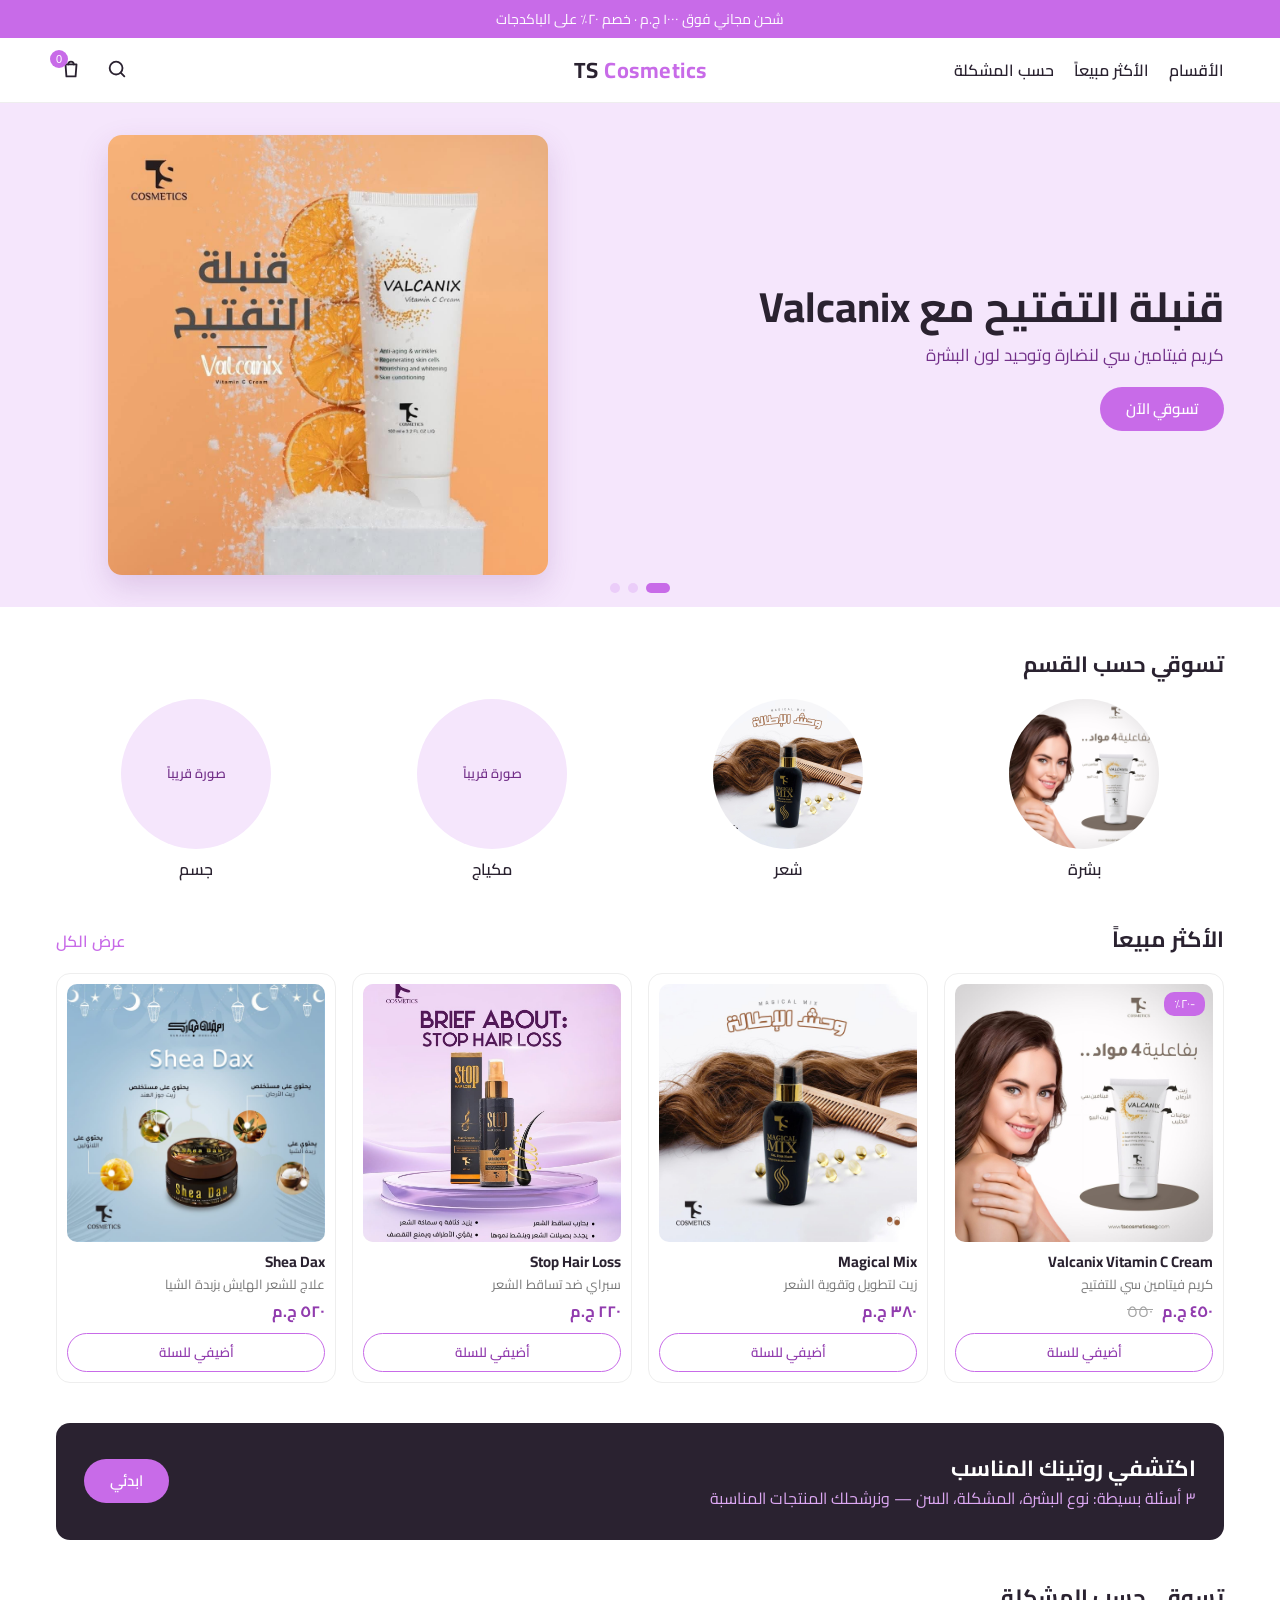
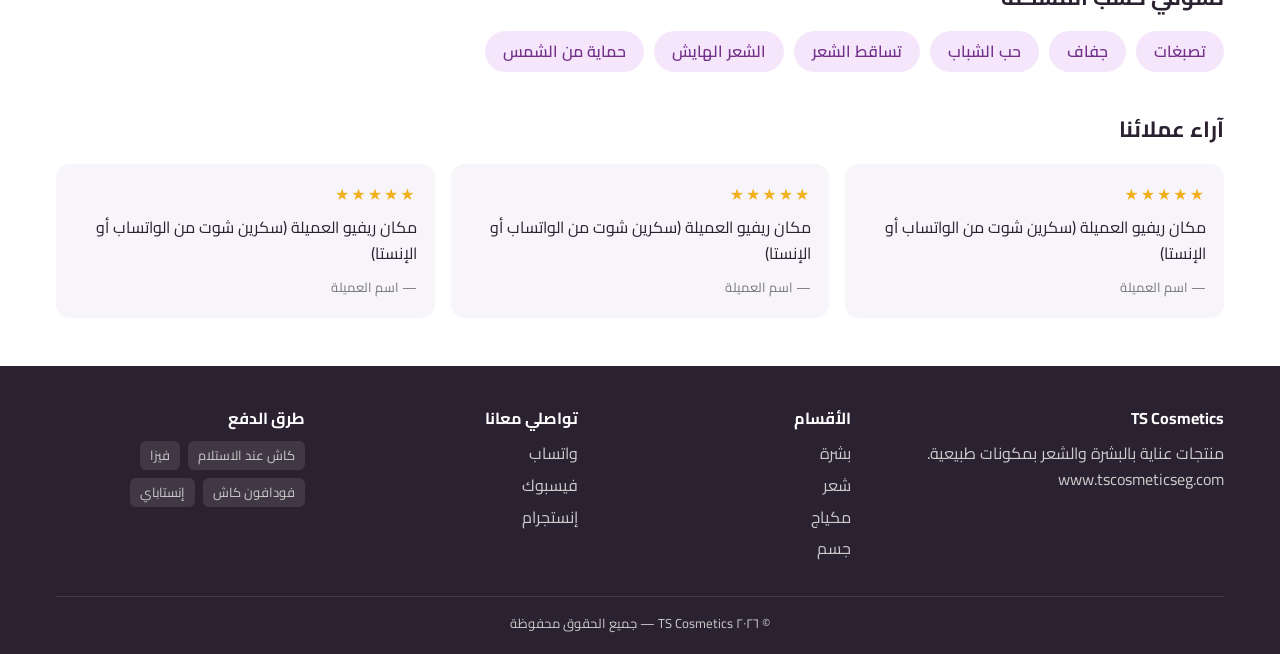
==== index.html @ d736a12e "Build TS Cosmetics homepage demo with product images Move the client's product creatives into images" ====
<!doctype html>
<html lang="ar" dir="rtl">
<head>
<meta charset="utf-8">
<meta name="viewport" content="width=device-width, initial-scale=1">
<title>TS Cosmetics</title>
<link rel="preconnect" href="https://fonts.googleapis.com">
<link href="https://fonts.googleapis.com/css2?family=Cairo:wght@400;600;700&display=swap" rel="stylesheet">
<style>
:root {
  --primary: #C86BE8;
  --primary-dark: #913CAE;
  --primary-deep: #73318A;
  --soft: #F5E6FC;
  --soft-2: #EBCDF9;
  --ink: #2A2230;
  --muted: #A3A3A3;
  --line: #eee;
  --bg: #fff;
  --radius: 14px;
}
* { box-sizing: border-box; margin: 0; padding: 0; }
body { font-family: "Cairo", system-ui, sans-serif; color: var(--ink); background: var(--bg); line-height: 1.6; }
img { display: block; max-width: 100%; }
a { color: inherit; text-decoration: none; }
.container { max-width: 1200px; margin: 0 auto; padding: 0 16px; }
.section { padding: 40px 0 0; }
.section-head { display: flex; justify-content: space-between; align-items: baseline; margin-bottom: 16px; }
.section-head h2 { font-size: 22px; font-weight: 700; }
.section-head a { color: var(--primary); font-weight: 600; }
.btn { display: inline-block; background: var(--primary); color: #fff; padding: 10px 26px; border-radius: 999px; font-weight: 600; border: 0; cursor: pointer; font-family: inherit; font-size: 15px; transition: background .15s; }
.btn:hover { background: var(--primary-dark); }

/* 1 — شريط العروض */
.promo-bar { background: var(--primary); color: #fff; text-align: center; padding: 8px 16px; font-size: 14px; }

/* 2 — الهيدر */
.header { position: sticky; top: 0; z-index: 10; background: #fff; border-bottom: 1px solid var(--line); }
.header .container { display: grid; grid-template-columns: 1fr auto 1fr; align-items: center; height: 64px; }
.nav { display: flex; gap: 20px; font-weight: 600; }
.nav a:hover { color: var(--primary); }
.logo { font-size: 22px; font-weight: 700; letter-spacing: .5px; }
.logo span { color: var(--primary); }
.header-icons { display: flex; gap: 16px; justify-content: flex-end; align-items: center; }
.icon-btn { background: none; border: 0; cursor: pointer; position: relative; color: var(--ink); padding: 4px; }
.icon-btn svg { width: 22px; height: 22px; }
.cart-count { position: absolute; top: -4px; left: -6px; background: var(--primary); color: #fff; font-size: 11px; min-width: 18px; height: 18px; border-radius: 9px; display: grid; place-items: center; }
.menu-btn { display: none; }

/* 3 — بانر سلايدر */
.hero { position: relative; overflow: hidden; background: var(--soft); }
.slides { display: flex; transition: transform .5s ease; }
.slide { min-width: 100%; display: grid; grid-template-columns: 1.1fr 1fr; align-items: center; gap: 24px; padding: 32px max(16px, calc((100% - 1200px) / 2 + 16px)); }
.slide-text h1 { font-size: clamp(26px, 4vw, 42px); line-height: 1.3; margin-bottom: 8px; }
.slide-text p { color: var(--primary-deep); font-size: 17px; margin-bottom: 18px; }
.slide img { width: 100%; max-width: 440px; justify-self: center; aspect-ratio: 1; object-fit: cover; border-radius: var(--radius); box-shadow: 0 12px 30px rgba(115, 49, 138, .18); }
.dots { position: absolute; bottom: 14px; left: 50%; transform: translateX(-50%); display: flex; gap: 8px; }
.dots button { width: 10px; height: 10px; border-radius: 50%; border: 0; background: var(--soft-2); cursor: pointer; }
.dots button.active { background: var(--primary); width: 24px; border-radius: 5px; }

/* 4 — الأقسام */
.cats { display: grid; grid-template-columns: repeat(4, minmax(0, 1fr)); gap: 16px; }
.cat { text-align: center; font-weight: 600; }
.cat-img { aspect-ratio: 1; max-width: 150px; margin-inline: auto; border-radius: 50%; overflow: hidden; background: var(--soft); margin-bottom: 8px; margin-top: 0; display: grid; place-items: center; color: var(--primary-deep); font-size: 13px; transition: transform .2s; }
.cat:hover .cat-img { transform: scale(1.04); }
.cat-img img { width: 100%; height: 100%; object-fit: cover; }

/* 5 — المنتجات */
.products { display: grid; grid-template-columns: repeat(4, minmax(0, 1fr)); gap: 16px; }
.card { border: 1px solid var(--line); border-radius: var(--radius); padding: 10px; display: flex; flex-direction: column; transition: box-shadow .2s; }
.card:hover { box-shadow: 0 8px 24px rgba(0, 0, 0, .07); }
.card-img { position: relative; aspect-ratio: 1; border-radius: 10px; overflow: hidden; background: #F3F3F3; }
.card-img img { width: 100%; height: 100%; object-fit: cover; }
.badge { position: absolute; top: 8px; right: 8px; background: var(--primary); color: #fff; font-size: 12px; padding: 2px 10px; border-radius: 10px; }
.card h3 { font-size: 15px; margin-top: 8px; }
.card .sub { font-size: 13px; color: #777; }
.price { color: var(--primary-dark); font-weight: 700; margin: 4px 0 8px; }
.price s { color: var(--muted); font-weight: 400; margin-right: 6px; }
.add-btn { margin-top: auto; border: 1px solid var(--primary); color: var(--primary-dark); background: #fff; border-radius: 999px; padding: 6px; font-family: inherit; font-weight: 600; cursor: pointer; transition: all .15s; }
.add-btn:hover, .add-btn.added { background: var(--primary); color: #fff; }

/* 6 — كويز الروتين */
.quiz { background: var(--ink); color: #fff; border-radius: var(--radius); padding: 28px; display: flex; justify-content: space-between; align-items: center; gap: 16px; }
.quiz h2 { font-size: 22px; }
.quiz p { color: #DDA8F3; }

/* 7 — حسب المشكلة */
.chips { display: flex; gap: 10px; flex-wrap: wrap; }
.chip { background: var(--soft); color: var(--primary-deep); padding: 8px 18px; border-radius: 999px; font-weight: 600; transition: background .15s; }
.chip:hover { background: var(--soft-2); }

/* 8 — آراء العملاء */
.reviews { display: grid; grid-template-columns: repeat(3, minmax(0, 1fr)); gap: 16px; }
.review { background: #F8F5FA; border-radius: var(--radius); padding: 18px; }
.stars { color: #F2B01E; letter-spacing: 2px; }
.review p { margin: 8px 0; }
.review span { color: #777; font-size: 13px; }

/* 9 — الفوتر */
.footer { background: var(--ink); color: #ccc; margin-top: 48px; padding: 40px 0 20px; }
.footer-grid { display: grid; grid-template-columns: 1.4fr 1fr 1fr 1fr; gap: 24px; }
.footer h4 { color: #fff; margin-bottom: 10px; }
.footer li { list-style: none; margin-bottom: 6px; }
.footer a:hover { color: var(--primary); }
.pay { display: flex; gap: 8px; flex-wrap: wrap; }
.pay span { background: rgba(255, 255, 255, .1); padding: 4px 10px; border-radius: 6px; font-size: 13px; }
.copy { border-top: 1px solid rgba(255, 255, 255, .1); margin-top: 28px; padding-top: 16px; text-align: center; font-size: 13px; }

@media (max-width: 860px) {
  .nav { display: none; }
  .menu-btn { display: inline-block; }
  .slide { grid-template-columns: 1fr; text-align: center; padding-bottom: 44px; }
  .slide img { max-width: 320px; grid-row: 1; }
  .products { grid-template-columns: repeat(2, minmax(0, 1fr)); }
  .reviews { grid-template-columns: 1fr; }
  .footer-grid { grid-template-columns: 1fr 1fr; }
  .quiz { flex-direction: column; text-align: center; }
}
@media (max-width: 480px) {
  .cats { gap: 10px; }
  .cat { font-size: 13px; }
  .products { gap: 10px; }
}
</style>
</head>
<body>

<!-- ١ — شريط عروض -->
<div class="promo-bar">شحن مجاني فوق ١٠٠٠ ج.م · خصم ٢٠٪ على الباكدجات</div>

<!-- ٢ — هيدر -->
<header class="header">
  <div class="container">
    <nav class="nav">
      <a href="#categories">الأقسام</a>
      <a href="#best-sellers">الأكثر مبيعاً</a>
      <a href="#concerns">حسب المشكلة</a>
    </nav>
    <button class="icon-btn menu-btn" aria-label="القائمة">
      <svg viewBox="0 0 24 24" fill="none" stroke="currentColor" stroke-width="2" stroke-linecap="round"><path d="M4 6h16M4 12h16M4 18h16"/></svg>
    </button>
    <a href="#" class="logo">TS <span>Cosmetics</span></a>
    <div class="header-icons">
      <button class="icon-btn" aria-label="بحث">
        <svg viewBox="0 0 24 24" fill="none" stroke="currentColor" stroke-width="2" stroke-linecap="round"><circle cx="11" cy="11" r="7"/><path d="m20 20-4-4"/></svg>
      </button>
      <button class="icon-btn" aria-label="السلة">
        <svg viewBox="0 0 24 24" fill="none" stroke="currentColor" stroke-width="2" stroke-linecap="round" stroke-linejoin="round"><path d="M6 7h12l-1 13H7L6 7Z"/><path d="M9 7a3 3 0 0 1 6 0"/></svg>
        <span class="cart-count" id="cart-count">0</span>
      </button>
    </div>
  </div>
</header>

<!-- ٣ — بانر سلايدر -->
<section class="hero">
  <div class="slides" id="slides">
    <div class="slide">
      <div class="slide-text">
        <h1>قنبلة التفتيح مع Valcanix</h1>
        <p>كريم فيتامين سي لنضارة وتوحيد لون البشرة</p>
        <a href="#best-sellers" class="btn">تسوقي الآن</a>
      </div>
      <img src="images/valcanix-orange.jpeg" alt="كريم Valcanix بفيتامين سي">
    </div>
    <div class="slide">
      <div class="slide-text">
        <h1>استعيدي ثقتك بشعرك</h1>
        <p>زيت Magical Mix لتطويل وتقوية الشعر</p>
        <a href="#best-sellers" class="btn">تسوقي الآن</a>
      </div>
      <img src="images/magical-mix-pink.jpeg" alt="زيت Magical Mix للشعر">
    </div>
    <div class="slide">
      <div class="slide-text">
        <h1>ادي بشرتك العناية اللي تستحقها</h1>
        <p>Coconut Milk Collagen لنعومة ومرونة البشرة</p>
        <a href="#best-sellers" class="btn">تسوقي الآن</a>
      </div>
      <img src="images/coconut-milk-collagen.jpeg" alt="كريم Coconut Milk Collagen">
    </div>
  </div>
  <div class="dots" id="dots"></div>
</section>

<main class="container">

  <!-- ٤ — تسوقي حسب القسم -->
  <section class="section" id="categories">
    <div class="section-head"><h2>تسوقي حسب القسم</h2></div>
    <div class="cats">
      <a href="#" class="cat"><div class="cat-img"><img src="images/valcanix-model.jpeg" alt=""></div>بشرة</a>
      <a href="#" class="cat"><div class="cat-img"><img src="images/magical-mix-comb.jpeg" alt=""></div>شعر</a>
      <a href="#" class="cat"><div class="cat-img">صورة قريباً</div>مكياج</a>
      <a href="#" class="cat"><div class="cat-img">صورة قريباً</div>جسم</a>
    </div>
  </section>

  <!-- ٥ — الأكثر مبيعاً -->
  <section class="section" id="best-sellers">
    <div class="section-head"><h2>الأكثر مبيعاً</h2><a href="#">عرض الكل</a></div>
    <div class="products">
      <div class="card">
        <div class="card-img"><img src="images/valcanix-model.jpeg" alt="Valcanix Vitamin C Cream"><span class="badge">-٢٠٪</span></div>
        <h3>Valcanix Vitamin C Cream</h3>
        <div class="sub">كريم فيتامين سي للتفتيح</div>
        <div class="price">٤٥٠ ج.م <s>٥٥٠</s></div>
        <button class="add-btn">أضيفي للسلة</button>
      </div>
      <div class="card">
        <div class="card-img"><img src="images/magical-mix-comb.jpeg" alt="Magical Mix Hair Oil"></div>
        <h3>Magical Mix</h3>
        <div class="sub">زيت لتطويل وتقوية الشعر</div>
        <div class="price">٣٨٠ ج.م</div>
        <button class="add-btn">أضيفي للسلة</button>
      </div>
      <div class="card">
        <div class="card-img"><img src="images/stop-hair-loss.jpeg" alt="Stop Hair Loss" style="object-position:center 60%"></div>
        <h3>Stop Hair Loss</h3>
        <div class="sub">سبراي ضد تساقط الشعر</div>
        <div class="price">٢٢٠ ج.م</div>
        <button class="add-btn">أضيفي للسلة</button>
      </div>
      <div class="card">
        <div class="card-img"><img src="images/shea-dax.jpeg" alt="Shea Dax Hair Treatment"></div>
        <h3>Shea Dax</h3>
        <div class="sub">علاج للشعر الهايش بزبدة الشيا</div>
        <div class="price">٥٢٠ ج.م</div>
        <button class="add-btn">أضيفي للسلة</button>
      </div>
    </div>
  </section>

  <!-- ٦ — اكتشفي روتينك -->
  <section class="section">
    <div class="quiz">
      <div>
        <h2>اكتشفي روتينك المناسب</h2>
        <p>٣ أسئلة بسيطة: نوع البشرة، المشكلة، السن — ونرشحلك المنتجات المناسبة</p>
      </div>
      <a href="#" class="btn">ابدئي</a>
    </div>
  </section>

  <!-- ٧ — حسب المشكلة -->
  <section class="section" id="concerns">
    <div class="section-head"><h2>تسوقي حسب المشكلة</h2></div>
    <div class="chips">
      <a href="#" class="chip">تصبغات</a>
      <a href="#" class="chip">جفاف</a>
      <a href="#" class="chip">حب الشباب</a>
      <a href="#" class="chip">تساقط الشعر</a>
      <a href="#" class="chip">الشعر الهايش</a>
      <a href="#" class="chip">حماية من الشمس</a>
    </div>
  </section>

  <!-- ٨ — آراء العملاء -->
  <section class="section">
    <div class="section-head"><h2>آراء عملائنا</h2></div>
    <div class="reviews">
      <div class="review"><div class="stars">★★★★★</div><p>مكان ريفيو العميلة (سكرين شوت من الواتساب أو الإنستا)</p><span>— اسم العميلة</span></div>
      <div class="review"><div class="stars">★★★★★</div><p>مكان ريفيو العميلة (سكرين شوت من الواتساب أو الإنستا)</p><span>— اسم العميلة</span></div>
      <div class="review"><div class="stars">★★★★★</div><p>مكان ريفيو العميلة (سكرين شوت من الواتساب أو الإنستا)</p><span>— اسم العميلة</span></div>
    </div>
  </section>

</main>

<!-- ٩ — فوتر -->
<footer class="footer">
  <div class="container">
    <div class="footer-grid">
      <div>
        <h4>TS Cosmetics</h4>
        <p>منتجات عناية بالبشرة والشعر بمكونات طبيعية.</p>
        <p>www.tscosmeticseg.com</p>
      </div>
      <div>
        <h4>الأقسام</h4>
        <ul><li><a href="#">بشرة</a></li><li><a href="#">شعر</a></li><li><a href="#">مكياج</a></li><li><a href="#">جسم</a></li></ul>
      </div>
      <div>
        <h4>تواصلي معانا</h4>
        <ul><li><a href="#">واتساب</a></li><li><a href="#">فيسبوك</a></li><li><a href="#">إنستجرام</a></li></ul>
      </div>
      <div>
        <h4>طرق الدفع</h4>
        <div class="pay"><span>كاش عند الاستلام</span><span>فيزا</span><span>فودافون كاش</span><span>إنستاباي</span></div>
      </div>
    </div>
    <div class="copy">© ٢٠٢٦ TS Cosmetics — جميع الحقوق محفوظة</div>
  </div>
</footer>

<script>
// سلايدر البانر
const slides = document.getElementById('slides');
const dotsBox = document.getElementById('dots');
const count = slides.children.length;
let current = 0;
for (let i = 0; i < count; i++) {
  const d = document.createElement('button');
  d.setAttribute('aria-label', 'بانر ' + (i + 1));
  d.onclick = () => { go(i); restart(); };
  dotsBox.appendChild(d);
}
function go(i) {
  current = (i + count) % count;
  slides.style.transform = `translateX(${current * 100}%)`; // RTL: الموجب يحرك لليمين
  [...dotsBox.children].forEach((d, j) => d.classList.toggle('active', j === current));
}
let timer;
function restart() { clearInterval(timer); timer = setInterval(() => go(current + 1), 5000); }
go(0); restart();

// عداد السلة
const cartCount = document.getElementById('cart-count');
document.querySelectorAll('.add-btn').forEach(btn => {
  btn.addEventListener('click', () => {
    cartCount.textContent = +cartCount.textContent + 1;
    btn.textContent = 'اتضافت ✓';
    btn.classList.add('added');
    setTimeout(() => { btn.textContent = 'أضيفي للسلة'; btn.classList.remove('added'); }, 1500);
  });
});
</script>
</body>
</html>
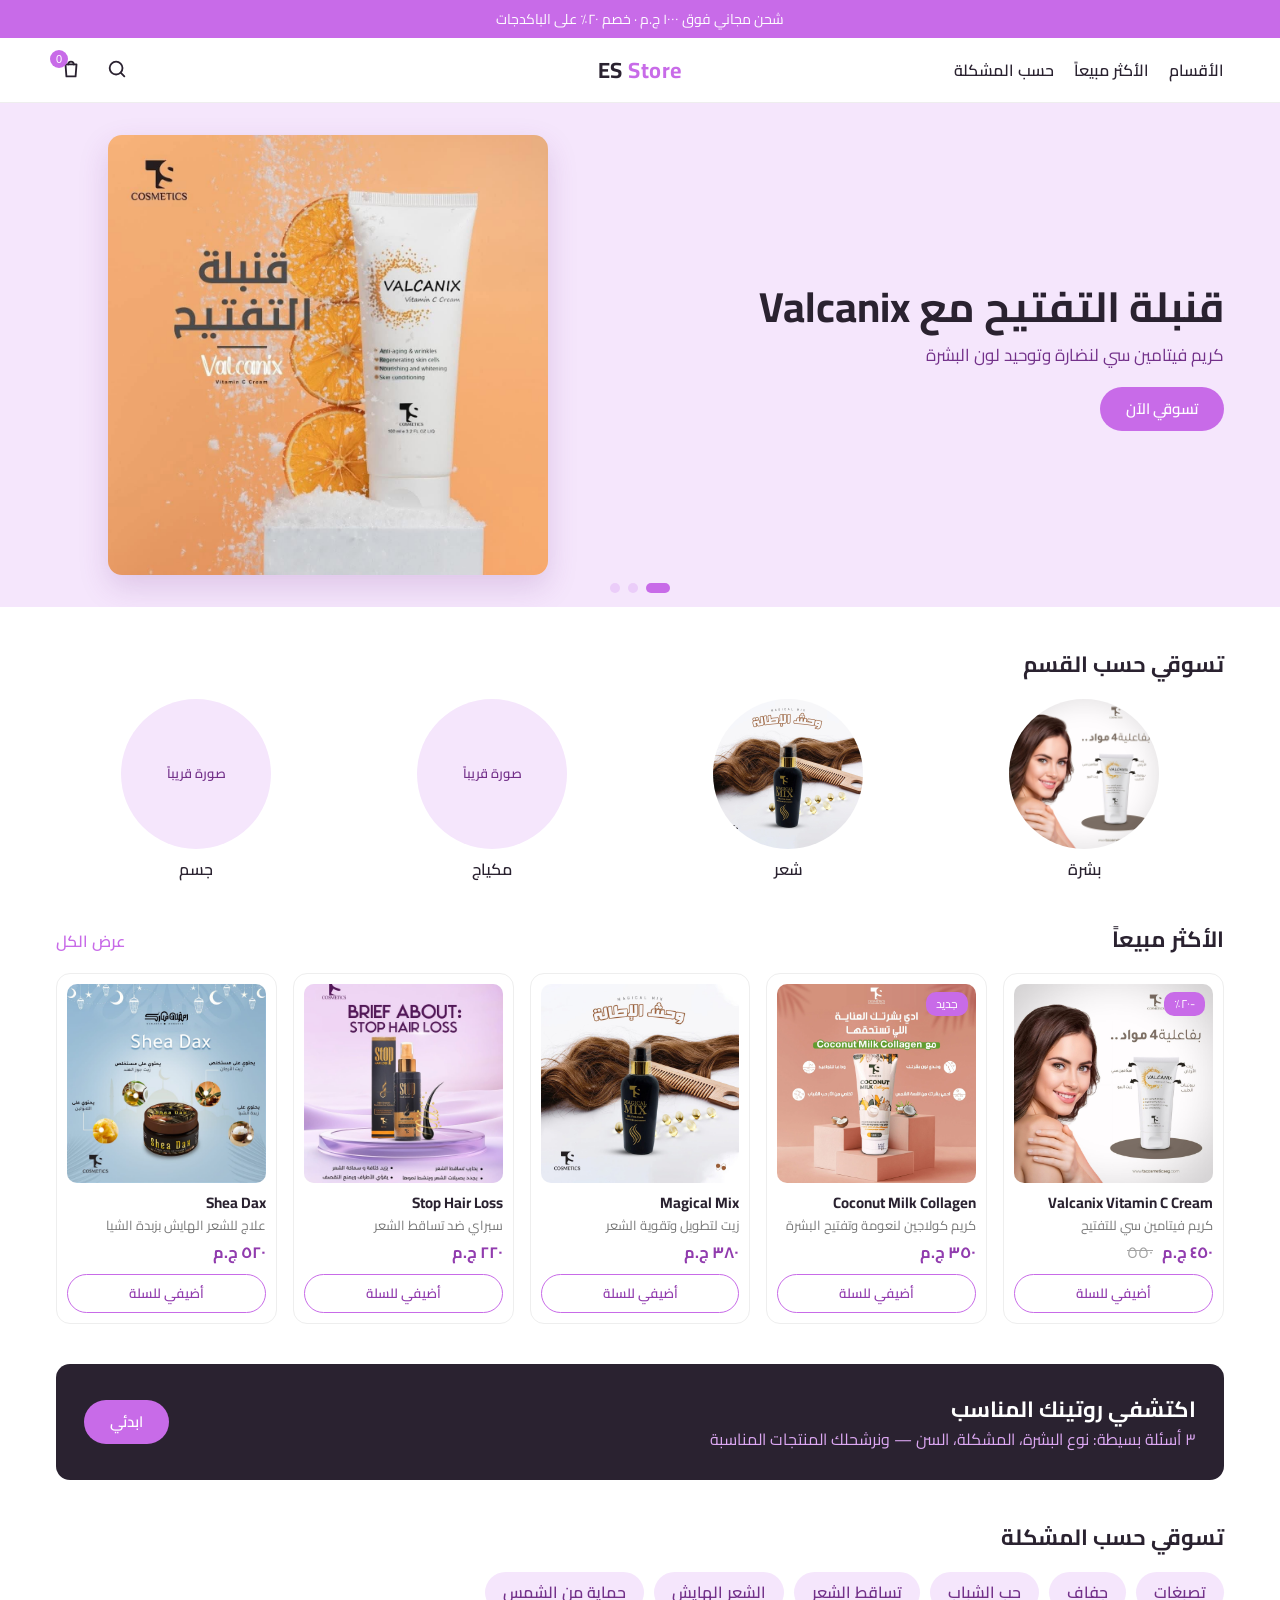
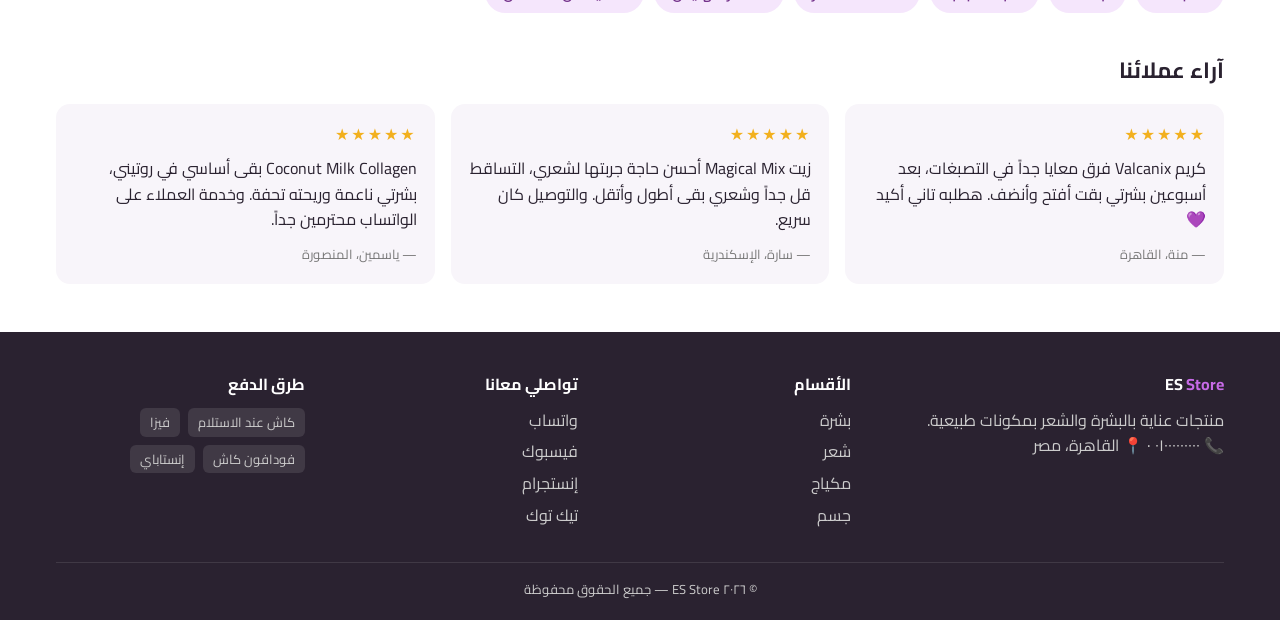
==== commit f4927313: "Rebrand demo to ES Store and fill in placeholder content Use the ES Store name, add Coconut Milk Col" ====
--- a/index.html
+++ b/index.html
@@ -3,7 +3,7 @@
 <head>
 <meta charset="utf-8">
 <meta name="viewport" content="width=device-width, initial-scale=1">
-<title>TS Cosmetics</title>
+<title>ES Store</title>
 <link rel="preconnect" href="https://fonts.googleapis.com">
 <link href="https://fonts.googleapis.com/css2?family=Cairo:wght@400;600;700&display=swap" rel="stylesheet">
 <style>
@@ -66,7 +66,7 @@
 .cat-img img { width: 100%; height: 100%; object-fit: cover; }
 
 /* 5 — المنتجات */
-.products { display: grid; grid-template-columns: repeat(4, minmax(0, 1fr)); gap: 16px; }
+.products { display: grid; grid-template-columns: repeat(5, minmax(0, 1fr)); gap: 16px; }
 .card { border: 1px solid var(--line); border-radius: var(--radius); padding: 10px; display: flex; flex-direction: column; transition: box-shadow .2s; }
 .card:hover { box-shadow: 0 8px 24px rgba(0, 0, 0, .07); }
 .card-img { position: relative; aspect-ratio: 1; border-radius: 10px; overflow: hidden; background: #F3F3F3; }
@@ -111,7 +111,9 @@
   .menu-btn { display: inline-block; }
   .slide { grid-template-columns: 1fr; text-align: center; padding-bottom: 44px; }
   .slide img { max-width: 320px; grid-row: 1; }
-  .products { grid-template-columns: repeat(2, minmax(0, 1fr)); }
+  .products { grid-template-columns: none; grid-auto-flow: column; grid-auto-columns: 44%; overflow-x: auto; scroll-snap-type: x mandatory; padding-bottom: 8px; scrollbar-width: none; }
+  .products::-webkit-scrollbar { display: none; }
+  .card { scroll-snap-align: start; }
   .reviews { grid-template-columns: 1fr; }
   .footer-grid { grid-template-columns: 1fr 1fr; }
   .quiz { flex-direction: column; text-align: center; }
@@ -119,7 +121,7 @@
 @media (max-width: 480px) {
   .cats { gap: 10px; }
   .cat { font-size: 13px; }
-  .products { gap: 10px; }
+  .products { gap: 10px; grid-auto-columns: 62%; }
 }
 </style>
 </head>
@@ -139,7 +141,7 @@
     <button class="icon-btn menu-btn" aria-label="القائمة">
       <svg viewBox="0 0 24 24" fill="none" stroke="currentColor" stroke-width="2" stroke-linecap="round"><path d="M4 6h16M4 12h16M4 18h16"/></svg>
     </button>
-    <a href="#" class="logo">TS <span>Cosmetics</span></a>
+    <a href="#" class="logo">ES <span>Store</span></a>
     <div class="header-icons">
       <button class="icon-btn" aria-label="بحث">
         <svg viewBox="0 0 24 24" fill="none" stroke="currentColor" stroke-width="2" stroke-linecap="round"><circle cx="11" cy="11" r="7"/><path d="m20 20-4-4"/></svg>
@@ -205,6 +207,13 @@
         <h3>Valcanix Vitamin C Cream</h3>
         <div class="sub">كريم فيتامين سي للتفتيح</div>
         <div class="price">٤٥٠ ج.م <s>٥٥٠</s></div>
+        <button class="add-btn">أضيفي للسلة</button>
+      </div>
+      <div class="card">
+        <div class="card-img"><img src="images/coconut-milk-collagen.jpeg" alt="Coconut Milk Collagen"><span class="badge">جديد</span></div>
+        <h3>Coconut Milk Collagen</h3>
+        <div class="sub">كريم كولاجين لنعومة وتفتيح البشرة</div>
+        <div class="price">٣٥٠ ج.م</div>
         <button class="add-btn">أضيفي للسلة</button>
       </div>
       <div class="card">
@@ -259,9 +268,9 @@
   <section class="section">
     <div class="section-head"><h2>آراء عملائنا</h2></div>
     <div class="reviews">
-      <div class="review"><div class="stars">★★★★★</div><p>مكان ريفيو العميلة (سكرين شوت من الواتساب أو الإنستا)</p><span>— اسم العميلة</span></div>
-      <div class="review"><div class="stars">★★★★★</div><p>مكان ريفيو العميلة (سكرين شوت من الواتساب أو الإنستا)</p><span>— اسم العميلة</span></div>
-      <div class="review"><div class="stars">★★★★★</div><p>مكان ريفيو العميلة (سكرين شوت من الواتساب أو الإنستا)</p><span>— اسم العميلة</span></div>
+      <div class="review"><div class="stars">★★★★★</div><p>كريم Valcanix فرق معايا جداً في التصبغات، بعد أسبوعين بشرتي بقت أفتح وأنضف. هطلبه تاني أكيد 💜</p><span>— منة، القاهرة</span></div>
+      <div class="review"><div class="stars">★★★★★</div><p>زيت Magical Mix أحسن حاجة جربتها لشعري، التساقط قل جداً وشعري بقى أطول وأتقل. والتوصيل كان سريع.</p><span>— سارة، الإسكندرية</span></div>
+      <div class="review"><div class="stars">★★★★★</div><p>Coconut Milk Collagen بقى أساسي في روتيني، بشرتي ناعمة وريحته تحفة. وخدمة العملاء على الواتساب محترمين جداً.</p><span>— ياسمين، المنصورة</span></div>
     </div>
   </section>
 
@@ -272,9 +281,9 @@
   <div class="container">
     <div class="footer-grid">
       <div>
-        <h4>TS Cosmetics</h4>
+        <h4>ES <span style="color:var(--primary)">Store</span></h4>
         <p>منتجات عناية بالبشرة والشعر بمكونات طبيعية.</p>
-        <p>www.tscosmeticseg.com</p>
+        <p>📞 ٠١٠٠٠٠٠٠٠٠٠ · 📍 القاهرة، مصر</p>
       </div>
       <div>
         <h4>الأقسام</h4>
@@ -282,14 +291,14 @@
       </div>
       <div>
         <h4>تواصلي معانا</h4>
-        <ul><li><a href="#">واتساب</a></li><li><a href="#">فيسبوك</a></li><li><a href="#">إنستجرام</a></li></ul>
+        <ul><li><a href="https://wa.me/201000000000" target="_blank" rel="noopener">واتساب</a></li><li><a href="https://facebook.com" target="_blank" rel="noopener">فيسبوك</a></li><li><a href="https://instagram.com" target="_blank" rel="noopener">إنستجرام</a></li><li><a href="https://tiktok.com" target="_blank" rel="noopener">تيك توك</a></li></ul>
       </div>
       <div>
         <h4>طرق الدفع</h4>
         <div class="pay"><span>كاش عند الاستلام</span><span>فيزا</span><span>فودافون كاش</span><span>إنستاباي</span></div>
       </div>
     </div>
-    <div class="copy">© ٢٠٢٦ TS Cosmetics — جميع الحقوق محفوظة</div>
+    <div class="copy">© ٢٠٢٦ ES Store — جميع الحقوق محفوظة</div>
   </div>
 </footer>
 
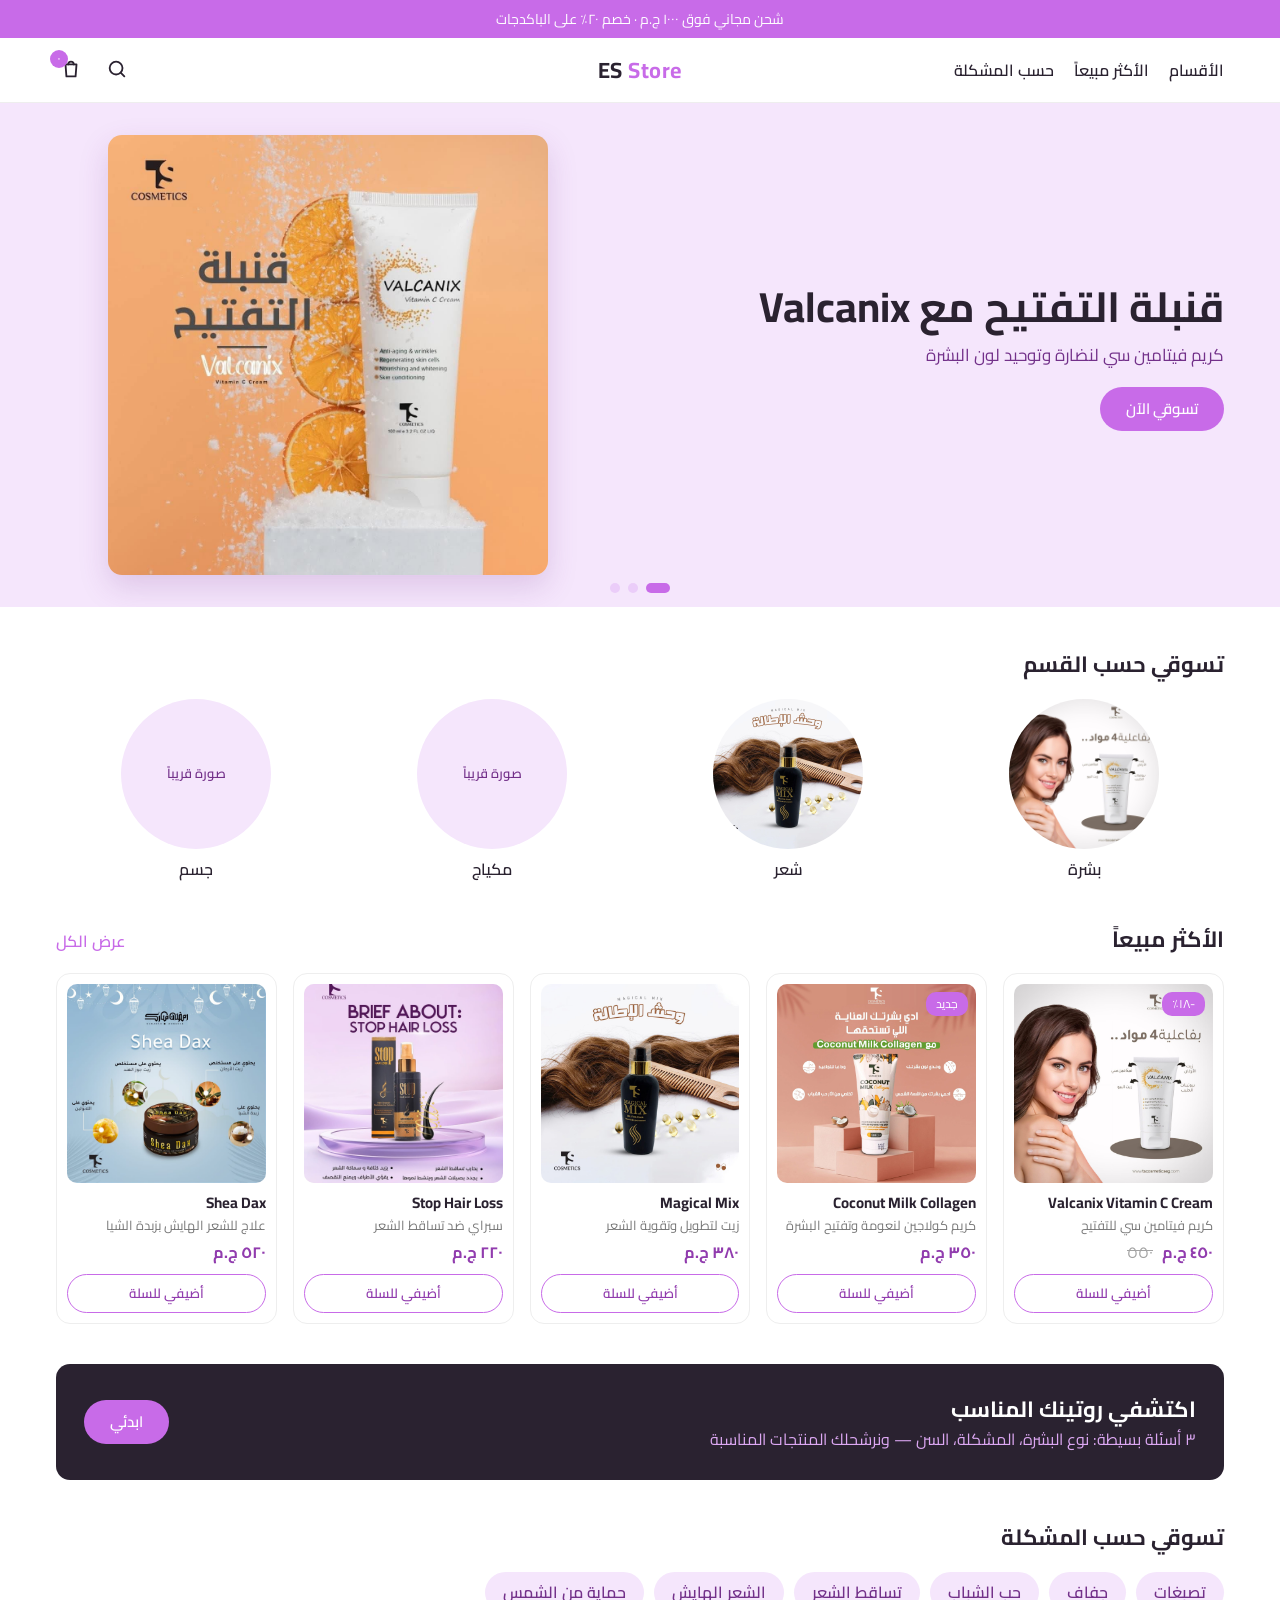
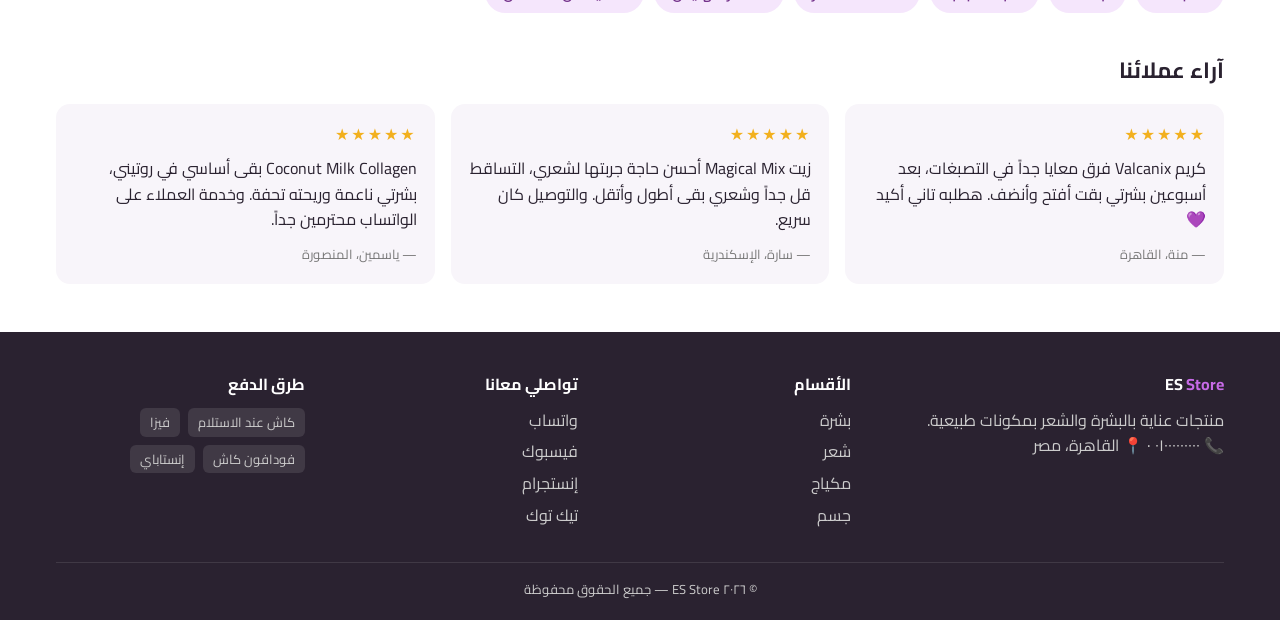
==== commit 2a0367d2: "Add product page driven by shared product data product.html renders any product from store.js via ?i" ====
--- a/index.html
+++ b/index.html
@@ -6,124 +6,7 @@
 <title>ES Store</title>
 <link rel="preconnect" href="https://fonts.googleapis.com">
 <link href="https://fonts.googleapis.com/css2?family=Cairo:wght@400;600;700&display=swap" rel="stylesheet">
-<style>
-:root {
-  --primary: #C86BE8;
-  --primary-dark: #913CAE;
-  --primary-deep: #73318A;
-  --soft: #F5E6FC;
-  --soft-2: #EBCDF9;
-  --ink: #2A2230;
-  --muted: #A3A3A3;
-  --line: #eee;
-  --bg: #fff;
-  --radius: 14px;
-}
-* { box-sizing: border-box; margin: 0; padding: 0; }
-body { font-family: "Cairo", system-ui, sans-serif; color: var(--ink); background: var(--bg); line-height: 1.6; }
-img { display: block; max-width: 100%; }
-a { color: inherit; text-decoration: none; }
-.container { max-width: 1200px; margin: 0 auto; padding: 0 16px; }
-.section { padding: 40px 0 0; }
-.section-head { display: flex; justify-content: space-between; align-items: baseline; margin-bottom: 16px; }
-.section-head h2 { font-size: 22px; font-weight: 700; }
-.section-head a { color: var(--primary); font-weight: 600; }
-.btn { display: inline-block; background: var(--primary); color: #fff; padding: 10px 26px; border-radius: 999px; font-weight: 600; border: 0; cursor: pointer; font-family: inherit; font-size: 15px; transition: background .15s; }
-.btn:hover { background: var(--primary-dark); }
-
-/* 1 — شريط العروض */
-.promo-bar { background: var(--primary); color: #fff; text-align: center; padding: 8px 16px; font-size: 14px; }
-
-/* 2 — الهيدر */
-.header { position: sticky; top: 0; z-index: 10; background: #fff; border-bottom: 1px solid var(--line); }
-.header .container { display: grid; grid-template-columns: 1fr auto 1fr; align-items: center; height: 64px; }
-.nav { display: flex; gap: 20px; font-weight: 600; }
-.nav a:hover { color: var(--primary); }
-.logo { font-size: 22px; font-weight: 700; letter-spacing: .5px; }
-.logo span { color: var(--primary); }
-.header-icons { display: flex; gap: 16px; justify-content: flex-end; align-items: center; }
-.icon-btn { background: none; border: 0; cursor: pointer; position: relative; color: var(--ink); padding: 4px; }
-.icon-btn svg { width: 22px; height: 22px; }
-.cart-count { position: absolute; top: -4px; left: -6px; background: var(--primary); color: #fff; font-size: 11px; min-width: 18px; height: 18px; border-radius: 9px; display: grid; place-items: center; }
-.menu-btn { display: none; }
-
-/* 3 — بانر سلايدر */
-.hero { position: relative; overflow: hidden; background: var(--soft); }
-.slides { display: flex; transition: transform .5s ease; }
-.slide { min-width: 100%; display: grid; grid-template-columns: 1.1fr 1fr; align-items: center; gap: 24px; padding: 32px max(16px, calc((100% - 1200px) / 2 + 16px)); }
-.slide-text h1 { font-size: clamp(26px, 4vw, 42px); line-height: 1.3; margin-bottom: 8px; }
-.slide-text p { color: var(--primary-deep); font-size: 17px; margin-bottom: 18px; }
-.slide img { width: 100%; max-width: 440px; justify-self: center; aspect-ratio: 1; object-fit: cover; border-radius: var(--radius); box-shadow: 0 12px 30px rgba(115, 49, 138, .18); }
-.dots { position: absolute; bottom: 14px; left: 50%; transform: translateX(-50%); display: flex; gap: 8px; }
-.dots button { width: 10px; height: 10px; border-radius: 50%; border: 0; background: var(--soft-2); cursor: pointer; }
-.dots button.active { background: var(--primary); width: 24px; border-radius: 5px; }
-
-/* 4 — الأقسام */
-.cats { display: grid; grid-template-columns: repeat(4, minmax(0, 1fr)); gap: 16px; }
-.cat { text-align: center; font-weight: 600; }
-.cat-img { aspect-ratio: 1; max-width: 150px; margin-inline: auto; border-radius: 50%; overflow: hidden; background: var(--soft); margin-bottom: 8px; margin-top: 0; display: grid; place-items: center; color: var(--primary-deep); font-size: 13px; transition: transform .2s; }
-.cat:hover .cat-img { transform: scale(1.04); }
-.cat-img img { width: 100%; height: 100%; object-fit: cover; }
-
-/* 5 — المنتجات */
-.products { display: grid; grid-template-columns: repeat(5, minmax(0, 1fr)); gap: 16px; }
-.card { border: 1px solid var(--line); border-radius: var(--radius); padding: 10px; display: flex; flex-direction: column; transition: box-shadow .2s; }
-.card:hover { box-shadow: 0 8px 24px rgba(0, 0, 0, .07); }
-.card-img { position: relative; aspect-ratio: 1; border-radius: 10px; overflow: hidden; background: #F3F3F3; }
-.card-img img { width: 100%; height: 100%; object-fit: cover; }
-.badge { position: absolute; top: 8px; right: 8px; background: var(--primary); color: #fff; font-size: 12px; padding: 2px 10px; border-radius: 10px; }
-.card h3 { font-size: 15px; margin-top: 8px; }
-.card .sub { font-size: 13px; color: #777; }
-.price { color: var(--primary-dark); font-weight: 700; margin: 4px 0 8px; }
-.price s { color: var(--muted); font-weight: 400; margin-right: 6px; }
-.add-btn { margin-top: auto; border: 1px solid var(--primary); color: var(--primary-dark); background: #fff; border-radius: 999px; padding: 6px; font-family: inherit; font-weight: 600; cursor: pointer; transition: all .15s; }
-.add-btn:hover, .add-btn.added { background: var(--primary); color: #fff; }
-
-/* 6 — كويز الروتين */
-.quiz { background: var(--ink); color: #fff; border-radius: var(--radius); padding: 28px; display: flex; justify-content: space-between; align-items: center; gap: 16px; }
-.quiz h2 { font-size: 22px; }
-.quiz p { color: #DDA8F3; }
-
-/* 7 — حسب المشكلة */
-.chips { display: flex; gap: 10px; flex-wrap: wrap; }
-.chip { background: var(--soft); color: var(--primary-deep); padding: 8px 18px; border-radius: 999px; font-weight: 600; transition: background .15s; }
-.chip:hover { background: var(--soft-2); }
-
-/* 8 — آراء العملاء */
-.reviews { display: grid; grid-template-columns: repeat(3, minmax(0, 1fr)); gap: 16px; }
-.review { background: #F8F5FA; border-radius: var(--radius); padding: 18px; }
-.stars { color: #F2B01E; letter-spacing: 2px; }
-.review p { margin: 8px 0; }
-.review span { color: #777; font-size: 13px; }
-
-/* 9 — الفوتر */
-.footer { background: var(--ink); color: #ccc; margin-top: 48px; padding: 40px 0 20px; }
-.footer-grid { display: grid; grid-template-columns: 1.4fr 1fr 1fr 1fr; gap: 24px; }
-.footer h4 { color: #fff; margin-bottom: 10px; }
-.footer li { list-style: none; margin-bottom: 6px; }
-.footer a:hover { color: var(--primary); }
-.pay { display: flex; gap: 8px; flex-wrap: wrap; }
-.pay span { background: rgba(255, 255, 255, .1); padding: 4px 10px; border-radius: 6px; font-size: 13px; }
-.copy { border-top: 1px solid rgba(255, 255, 255, .1); margin-top: 28px; padding-top: 16px; text-align: center; font-size: 13px; }
-
-@media (max-width: 860px) {
-  .nav { display: none; }
-  .menu-btn { display: inline-block; }
-  .slide { grid-template-columns: 1fr; text-align: center; padding-bottom: 44px; }
-  .slide img { max-width: 320px; grid-row: 1; }
-  .products { grid-template-columns: none; grid-auto-flow: column; grid-auto-columns: 44%; overflow-x: auto; scroll-snap-type: x mandatory; padding-bottom: 8px; scrollbar-width: none; }
-  .products::-webkit-scrollbar { display: none; }
-  .card { scroll-snap-align: start; }
-  .reviews { grid-template-columns: 1fr; }
-  .footer-grid { grid-template-columns: 1fr 1fr; }
-  .quiz { flex-direction: column; text-align: center; }
-}
-@media (max-width: 480px) {
-  .cats { gap: 10px; }
-  .cat { font-size: 13px; }
-  .products { gap: 10px; grid-auto-columns: 62%; }
-}
-</style>
+<link rel="stylesheet" href="styles.css">
 </head>
 <body>
 
@@ -203,36 +86,36 @@
     <div class="section-head"><h2>الأكثر مبيعاً</h2><a href="#">عرض الكل</a></div>
     <div class="products">
       <div class="card">
-        <div class="card-img"><img src="images/valcanix-model.jpeg" alt="Valcanix Vitamin C Cream"><span class="badge">-٢٠٪</span></div>
-        <h3>Valcanix Vitamin C Cream</h3>
+        <a href="product.html?id=valcanix" class="card-link"><div class="card-img"><img src="images/valcanix-model.jpeg" alt="Valcanix Vitamin C Cream"><span class="badge">-١٨٪</span></div></a>
+        <h3><a href="product.html?id=valcanix">Valcanix Vitamin C Cream</a></h3>
         <div class="sub">كريم فيتامين سي للتفتيح</div>
         <div class="price">٤٥٠ ج.م <s>٥٥٠</s></div>
         <button class="add-btn">أضيفي للسلة</button>
       </div>
       <div class="card">
-        <div class="card-img"><img src="images/coconut-milk-collagen.jpeg" alt="Coconut Milk Collagen"><span class="badge">جديد</span></div>
-        <h3>Coconut Milk Collagen</h3>
+        <a href="product.html?id=coconut" class="card-link"><div class="card-img"><img src="images/coconut-milk-collagen.jpeg" alt="Coconut Milk Collagen"><span class="badge">جديد</span></div></a>
+        <h3><a href="product.html?id=coconut">Coconut Milk Collagen</a></h3>
         <div class="sub">كريم كولاجين لنعومة وتفتيح البشرة</div>
         <div class="price">٣٥٠ ج.م</div>
         <button class="add-btn">أضيفي للسلة</button>
       </div>
       <div class="card">
-        <div class="card-img"><img src="images/magical-mix-comb.jpeg" alt="Magical Mix Hair Oil"></div>
-        <h3>Magical Mix</h3>
+        <a href="product.html?id=magical-mix" class="card-link"><div class="card-img"><img src="images/magical-mix-comb.jpeg" alt="Magical Mix Hair Oil"></div></a>
+        <h3><a href="product.html?id=magical-mix">Magical Mix</a></h3>
         <div class="sub">زيت لتطويل وتقوية الشعر</div>
         <div class="price">٣٨٠ ج.م</div>
         <button class="add-btn">أضيفي للسلة</button>
       </div>
       <div class="card">
-        <div class="card-img"><img src="images/stop-hair-loss.jpeg" alt="Stop Hair Loss" style="object-position:center 60%"></div>
-        <h3>Stop Hair Loss</h3>
+        <a href="product.html?id=stop-hair-loss" class="card-link"><div class="card-img"><img src="images/stop-hair-loss.jpeg" alt="Stop Hair Loss" style="object-position:center 60%"></div></a>
+        <h3><a href="product.html?id=stop-hair-loss">Stop Hair Loss</a></h3>
         <div class="sub">سبراي ضد تساقط الشعر</div>
         <div class="price">٢٢٠ ج.م</div>
         <button class="add-btn">أضيفي للسلة</button>
       </div>
       <div class="card">
-        <div class="card-img"><img src="images/shea-dax.jpeg" alt="Shea Dax Hair Treatment"></div>
-        <h3>Shea Dax</h3>
+        <a href="product.html?id=shea-dax" class="card-link"><div class="card-img"><img src="images/shea-dax.jpeg" alt="Shea Dax Hair Treatment"></div></a>
+        <h3><a href="product.html?id=shea-dax">Shea Dax</a></h3>
         <div class="sub">علاج للشعر الهايش بزبدة الشيا</div>
         <div class="price">٥٢٠ ج.م</div>
         <button class="add-btn">أضيفي للسلة</button>
@@ -302,6 +185,7 @@
   </div>
 </footer>
 
+<script src="store.js"></script>
 <script>
 // سلايدر البانر
 const slides = document.getElementById('slides');
@@ -324,14 +208,8 @@
 go(0); restart();
 
 // عداد السلة
-const cartCount = document.getElementById('cart-count');
 document.querySelectorAll('.add-btn').forEach(btn => {
-  btn.addEventListener('click', () => {
-    cartCount.textContent = +cartCount.textContent + 1;
-    btn.textContent = 'اتضافت ✓';
-    btn.classList.add('added');
-    setTimeout(() => { btn.textContent = 'أضيفي للسلة'; btn.classList.remove('added'); }, 1500);
-  });
+  btn.addEventListener('click', () => { addToCart(1); flashAdded(btn, 'أضيفي للسلة'); });
 });
 </script>
 </body>
--- a/styles.css
+++ b/styles.css
@@ -0,0 +1,118 @@
+:root {
+  --primary: #C86BE8;
+  --primary-dark: #913CAE;
+  --primary-deep: #73318A;
+  --soft: #F5E6FC;
+  --soft-2: #EBCDF9;
+  --ink: #2A2230;
+  --muted: #A3A3A3;
+  --line: #eee;
+  --bg: #fff;
+  --radius: 14px;
+}
+* { box-sizing: border-box; margin: 0; padding: 0; }
+body { font-family: "Cairo", system-ui, sans-serif; color: var(--ink); background: var(--bg); line-height: 1.6; }
+img { display: block; max-width: 100%; }
+a { color: inherit; text-decoration: none; }
+.container { max-width: 1200px; margin: 0 auto; padding: 0 16px; }
+.section { padding: 40px 0 0; }
+.section-head { display: flex; justify-content: space-between; align-items: baseline; margin-bottom: 16px; }
+.section-head h2 { font-size: 22px; font-weight: 700; }
+.section-head a { color: var(--primary); font-weight: 600; }
+.btn { display: inline-block; background: var(--primary); color: #fff; padding: 10px 26px; border-radius: 999px; font-weight: 600; border: 0; cursor: pointer; font-family: inherit; font-size: 15px; transition: background .15s; }
+.btn:hover { background: var(--primary-dark); }
+
+/* 1 — شريط العروض */
+.promo-bar { background: var(--primary); color: #fff; text-align: center; padding: 8px 16px; font-size: 14px; }
+
+/* 2 — الهيدر */
+.header { position: sticky; top: 0; z-index: 10; background: #fff; border-bottom: 1px solid var(--line); }
+.header .container { display: grid; grid-template-columns: 1fr auto 1fr; align-items: center; height: 64px; }
+.nav { display: flex; gap: 20px; font-weight: 600; }
+.nav a:hover { color: var(--primary); }
+.logo { font-size: 22px; font-weight: 700; letter-spacing: .5px; }
+.logo span { color: var(--primary); }
+.header-icons { display: flex; gap: 16px; justify-content: flex-end; align-items: center; }
+.icon-btn { background: none; border: 0; cursor: pointer; position: relative; color: var(--ink); padding: 4px; }
+.icon-btn svg { width: 22px; height: 22px; }
+.cart-count { position: absolute; top: -4px; left: -6px; background: var(--primary); color: #fff; font-size: 11px; min-width: 18px; height: 18px; border-radius: 9px; display: grid; place-items: center; }
+.menu-btn { display: none; }
+
+/* 3 — بانر سلايدر */
+.hero { position: relative; overflow: hidden; background: var(--soft); }
+.slides { display: flex; transition: transform .5s ease; }
+.slide { min-width: 100%; display: grid; grid-template-columns: 1.1fr 1fr; align-items: center; gap: 24px; padding: 32px max(16px, calc((100% - 1200px) / 2 + 16px)); }
+.slide-text h1 { font-size: clamp(26px, 4vw, 42px); line-height: 1.3; margin-bottom: 8px; }
+.slide-text p { color: var(--primary-deep); font-size: 17px; margin-bottom: 18px; }
+.slide img { width: 100%; max-width: 440px; justify-self: center; aspect-ratio: 1; object-fit: cover; border-radius: var(--radius); box-shadow: 0 12px 30px rgba(115, 49, 138, .18); }
+.dots { position: absolute; bottom: 14px; left: 50%; transform: translateX(-50%); display: flex; gap: 8px; }
+.dots button { width: 10px; height: 10px; border-radius: 50%; border: 0; background: var(--soft-2); cursor: pointer; }
+.dots button.active { background: var(--primary); width: 24px; border-radius: 5px; }
+
+/* 4 — الأقسام */
+.cats { display: grid; grid-template-columns: repeat(4, minmax(0, 1fr)); gap: 16px; }
+.cat { text-align: center; font-weight: 600; }
+.cat-img { aspect-ratio: 1; max-width: 150px; margin-inline: auto; border-radius: 50%; overflow: hidden; background: var(--soft); margin-bottom: 8px; margin-top: 0; display: grid; place-items: center; color: var(--primary-deep); font-size: 13px; transition: transform .2s; }
+.cat:hover .cat-img { transform: scale(1.04); }
+.cat-img img { width: 100%; height: 100%; object-fit: cover; }
+
+/* 5 — المنتجات */
+.products { display: grid; grid-template-columns: repeat(5, minmax(0, 1fr)); gap: 16px; }
+.card { border: 1px solid var(--line); border-radius: var(--radius); padding: 10px; display: flex; flex-direction: column; transition: box-shadow .2s; }
+.card:hover { box-shadow: 0 8px 24px rgba(0, 0, 0, .07); }
+.card-img { position: relative; aspect-ratio: 1; border-radius: 10px; overflow: hidden; background: #F3F3F3; }
+.card-img img { width: 100%; height: 100%; object-fit: cover; }
+.badge { position: absolute; top: 8px; right: 8px; background: var(--primary); color: #fff; font-size: 12px; padding: 2px 10px; border-radius: 10px; }
+.card h3 { font-size: 15px; margin-top: 8px; }
+.card .sub { font-size: 13px; color: #777; }
+.price { color: var(--primary-dark); font-weight: 700; margin: 4px 0 8px; }
+.price s { color: var(--muted); font-weight: 400; margin-right: 6px; }
+.add-btn { margin-top: auto; border: 1px solid var(--primary); color: var(--primary-dark); background: #fff; border-radius: 999px; padding: 6px; font-family: inherit; font-weight: 600; cursor: pointer; transition: all .15s; }
+.add-btn:hover, .add-btn.added { background: var(--primary); color: #fff; }
+
+/* 6 — كويز الروتين */
+.quiz { background: var(--ink); color: #fff; border-radius: var(--radius); padding: 28px; display: flex; justify-content: space-between; align-items: center; gap: 16px; }
+.quiz h2 { font-size: 22px; }
+.quiz p { color: #DDA8F3; }
+
+/* 7 — حسب المشكلة */
+.chips { display: flex; gap: 10px; flex-wrap: wrap; }
+.chip { background: var(--soft); color: var(--primary-deep); padding: 8px 18px; border-radius: 999px; font-weight: 600; transition: background .15s; }
+.chip:hover { background: var(--soft-2); }
+
+/* 8 — آراء العملاء */
+.reviews { display: grid; grid-template-columns: repeat(3, minmax(0, 1fr)); gap: 16px; }
+.review { background: #F8F5FA; border-radius: var(--radius); padding: 18px; }
+.stars { color: #F2B01E; letter-spacing: 2px; }
+.review p { margin: 8px 0; }
+.review span { color: #777; font-size: 13px; }
+
+/* 9 — الفوتر */
+.footer { background: var(--ink); color: #ccc; margin-top: 48px; padding: 40px 0 20px; }
+.footer-grid { display: grid; grid-template-columns: 1.4fr 1fr 1fr 1fr; gap: 24px; }
+.footer h4 { color: #fff; margin-bottom: 10px; }
+.footer li { list-style: none; margin-bottom: 6px; }
+.footer a:hover { color: var(--primary); }
+.pay { display: flex; gap: 8px; flex-wrap: wrap; }
+.pay span { background: rgba(255, 255, 255, .1); padding: 4px 10px; border-radius: 6px; font-size: 13px; }
+.copy { border-top: 1px solid rgba(255, 255, 255, .1); margin-top: 28px; padding-top: 16px; text-align: center; font-size: 13px; }
+
+@media (max-width: 860px) {
+  .nav { display: none; }
+  .menu-btn { display: inline-block; }
+  .slide { grid-template-columns: 1fr; text-align: center; padding-bottom: 44px; }
+  .slide img { max-width: 320px; grid-row: 1; }
+  .products { grid-template-columns: none; grid-auto-flow: column; grid-auto-columns: 44%; overflow-x: auto; scroll-snap-type: x mandatory; padding-bottom: 8px; scrollbar-width: none; }
+  .products::-webkit-scrollbar { display: none; }
+  .card { scroll-snap-align: start; }
+  .reviews { grid-template-columns: 1fr; }
+  .footer-grid { grid-template-columns: 1fr 1fr; }
+  .quiz { flex-direction: column; text-align: center; }
+}
+@media (max-width: 480px) {
+  .cats { gap: 10px; }
+  .cat { font-size: 13px; }
+  .products { gap: 10px; grid-auto-columns: 62%; }
+}
+.card h3 a:hover { color: var(--primary); }
+.card-link { display: block; }
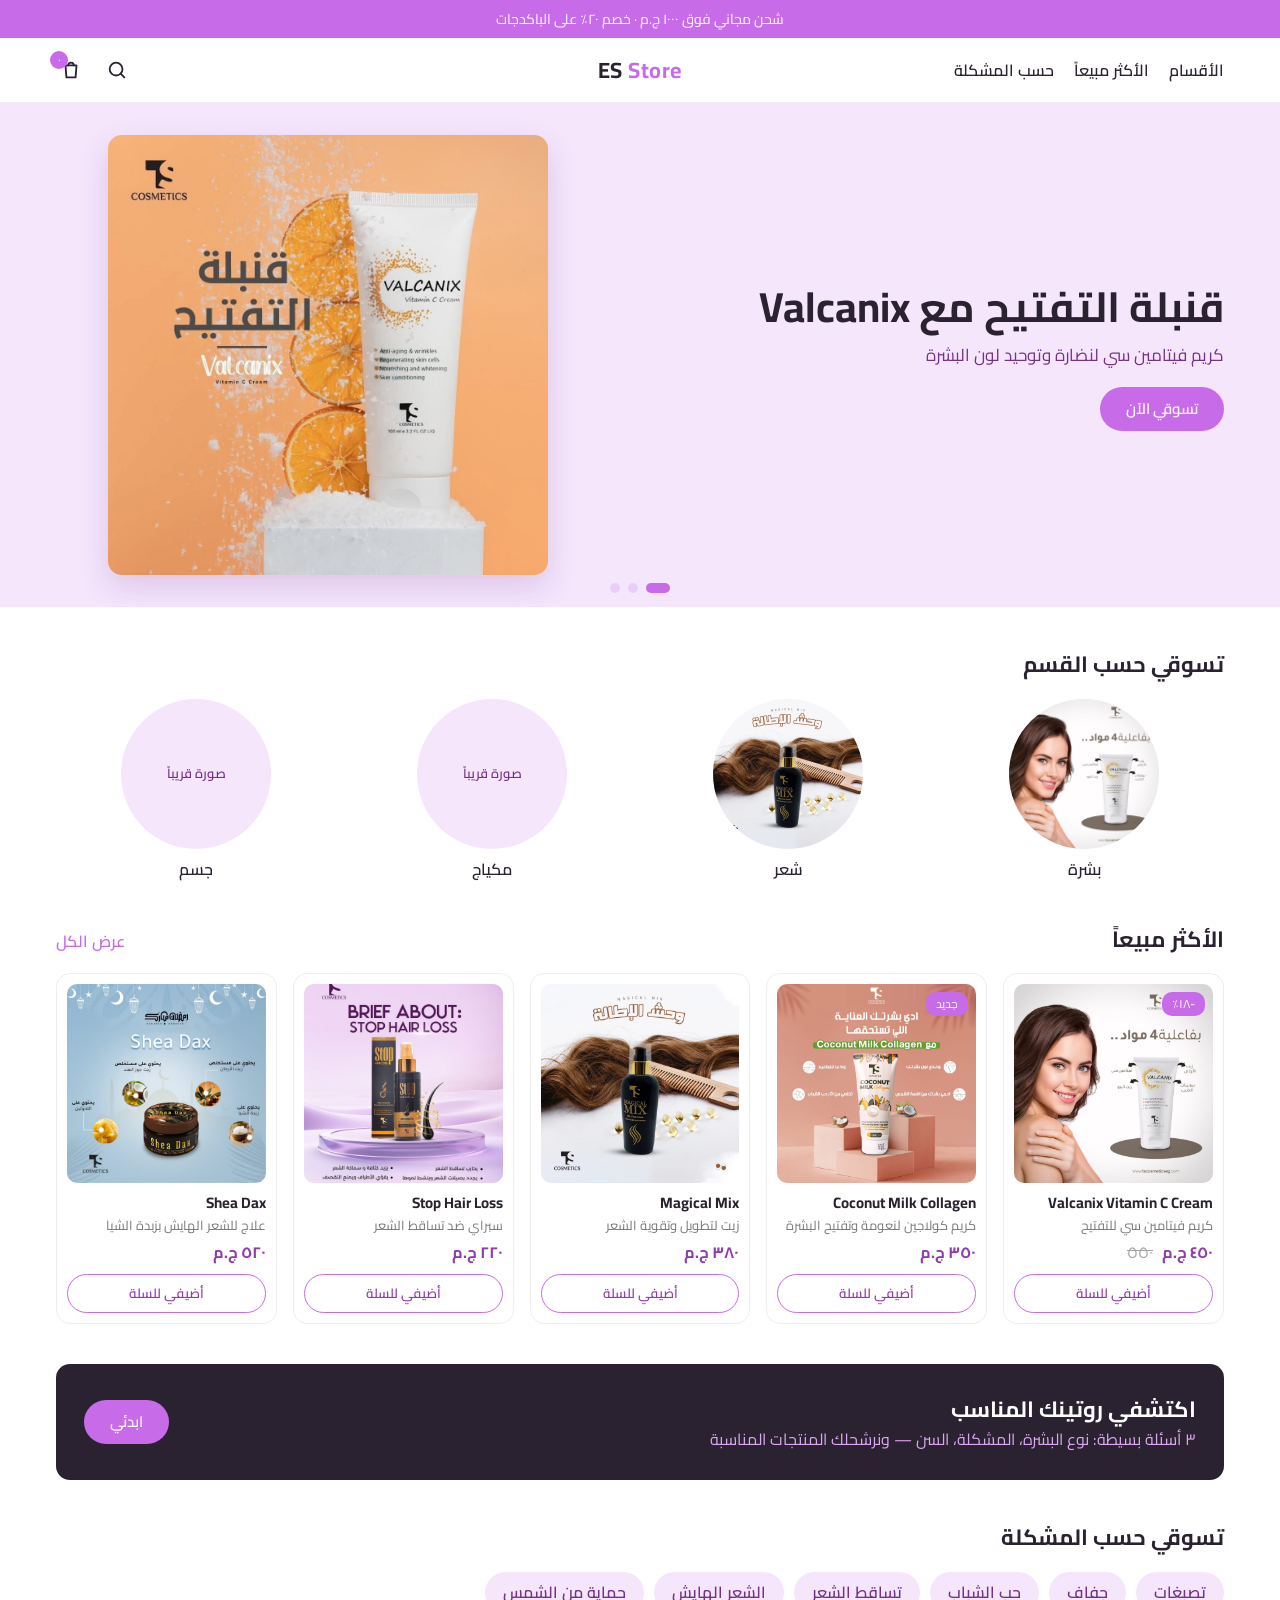
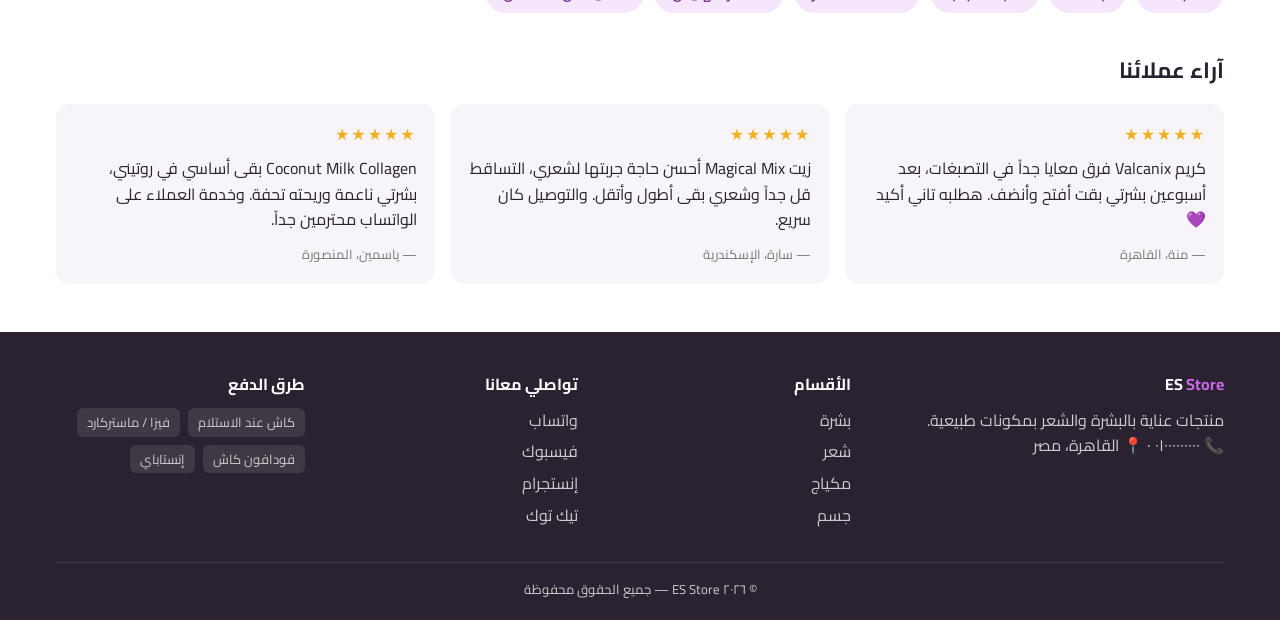
==== commit bcc43afc: "Add cart, checkout with WhatsApp/card payment, coupons and admin dashboard - store.js now holds all " ====
--- a/index.html
+++ b/index.html
@@ -10,32 +10,7 @@
 </head>
 <body>
 
-<!-- ١ — شريط عروض -->
-<div class="promo-bar">شحن مجاني فوق ١٠٠٠ ج.م · خصم ٢٠٪ على الباكدجات</div>
-
-<!-- ٢ — هيدر -->
-<header class="header">
-  <div class="container">
-    <nav class="nav">
-      <a href="#categories">الأقسام</a>
-      <a href="#best-sellers">الأكثر مبيعاً</a>
-      <a href="#concerns">حسب المشكلة</a>
-    </nav>
-    <button class="icon-btn menu-btn" aria-label="القائمة">
-      <svg viewBox="0 0 24 24" fill="none" stroke="currentColor" stroke-width="2" stroke-linecap="round"><path d="M4 6h16M4 12h16M4 18h16"/></svg>
-    </button>
-    <a href="#" class="logo">ES <span>Store</span></a>
-    <div class="header-icons">
-      <button class="icon-btn" aria-label="بحث">
-        <svg viewBox="0 0 24 24" fill="none" stroke="currentColor" stroke-width="2" stroke-linecap="round"><circle cx="11" cy="11" r="7"/><path d="m20 20-4-4"/></svg>
-      </button>
-      <button class="icon-btn" aria-label="السلة">
-        <svg viewBox="0 0 24 24" fill="none" stroke="currentColor" stroke-width="2" stroke-linecap="round" stroke-linejoin="round"><path d="M6 7h12l-1 13H7L6 7Z"/><path d="M9 7a3 3 0 0 1 6 0"/></svg>
-        <span class="cart-count" id="cart-count">0</span>
-      </button>
-    </div>
-  </div>
-</header>
+<div id="site-header"></div>
 
 <!-- ٣ — بانر سلايدر -->
 <section class="hero">
@@ -84,43 +59,7 @@
   <!-- ٥ — الأكثر مبيعاً -->
   <section class="section" id="best-sellers">
     <div class="section-head"><h2>الأكثر مبيعاً</h2><a href="#">عرض الكل</a></div>
-    <div class="products">
-      <div class="card">
-        <a href="product.html?id=valcanix" class="card-link"><div class="card-img"><img src="images/valcanix-model.jpeg" alt="Valcanix Vitamin C Cream"><span class="badge">-١٨٪</span></div></a>
-        <h3><a href="product.html?id=valcanix">Valcanix Vitamin C Cream</a></h3>
-        <div class="sub">كريم فيتامين سي للتفتيح</div>
-        <div class="price">٤٥٠ ج.م <s>٥٥٠</s></div>
-        <button class="add-btn">أضيفي للسلة</button>
-      </div>
-      <div class="card">
-        <a href="product.html?id=coconut" class="card-link"><div class="card-img"><img src="images/coconut-milk-collagen.jpeg" alt="Coconut Milk Collagen"><span class="badge">جديد</span></div></a>
-        <h3><a href="product.html?id=coconut">Coconut Milk Collagen</a></h3>
-        <div class="sub">كريم كولاجين لنعومة وتفتيح البشرة</div>
-        <div class="price">٣٥٠ ج.م</div>
-        <button class="add-btn">أضيفي للسلة</button>
-      </div>
-      <div class="card">
-        <a href="product.html?id=magical-mix" class="card-link"><div class="card-img"><img src="images/magical-mix-comb.jpeg" alt="Magical Mix Hair Oil"></div></a>
-        <h3><a href="product.html?id=magical-mix">Magical Mix</a></h3>
-        <div class="sub">زيت لتطويل وتقوية الشعر</div>
-        <div class="price">٣٨٠ ج.م</div>
-        <button class="add-btn">أضيفي للسلة</button>
-      </div>
-      <div class="card">
-        <a href="product.html?id=stop-hair-loss" class="card-link"><div class="card-img"><img src="images/stop-hair-loss.jpeg" alt="Stop Hair Loss" style="object-position:center 60%"></div></a>
-        <h3><a href="product.html?id=stop-hair-loss">Stop Hair Loss</a></h3>
-        <div class="sub">سبراي ضد تساقط الشعر</div>
-        <div class="price">٢٢٠ ج.م</div>
-        <button class="add-btn">أضيفي للسلة</button>
-      </div>
-      <div class="card">
-        <a href="product.html?id=shea-dax" class="card-link"><div class="card-img"><img src="images/shea-dax.jpeg" alt="Shea Dax Hair Treatment"></div></a>
-        <h3><a href="product.html?id=shea-dax">Shea Dax</a></h3>
-        <div class="sub">علاج للشعر الهايش بزبدة الشيا</div>
-        <div class="price">٥٢٠ ج.م</div>
-        <button class="add-btn">أضيفي للسلة</button>
-      </div>
-    </div>
+    <div class="products" id="best-grid"></div>
   </section>
 
   <!-- ٦ — اكتشفي روتينك -->
@@ -159,31 +98,7 @@
 
 </main>
 
-<!-- ٩ — فوتر -->
-<footer class="footer">
-  <div class="container">
-    <div class="footer-grid">
-      <div>
-        <h4>ES <span style="color:var(--primary)">Store</span></h4>
-        <p>منتجات عناية بالبشرة والشعر بمكونات طبيعية.</p>
-        <p>📞 ٠١٠٠٠٠٠٠٠٠٠ · 📍 القاهرة، مصر</p>
-      </div>
-      <div>
-        <h4>الأقسام</h4>
-        <ul><li><a href="#">بشرة</a></li><li><a href="#">شعر</a></li><li><a href="#">مكياج</a></li><li><a href="#">جسم</a></li></ul>
-      </div>
-      <div>
-        <h4>تواصلي معانا</h4>
-        <ul><li><a href="https://wa.me/201000000000" target="_blank" rel="noopener">واتساب</a></li><li><a href="https://facebook.com" target="_blank" rel="noopener">فيسبوك</a></li><li><a href="https://instagram.com" target="_blank" rel="noopener">إنستجرام</a></li><li><a href="https://tiktok.com" target="_blank" rel="noopener">تيك توك</a></li></ul>
-      </div>
-      <div>
-        <h4>طرق الدفع</h4>
-        <div class="pay"><span>كاش عند الاستلام</span><span>فيزا</span><span>فودافون كاش</span><span>إنستاباي</span></div>
-      </div>
-    </div>
-    <div class="copy">© ٢٠٢٦ ES Store — جميع الحقوق محفوظة</div>
-  </div>
-</footer>
+<div id="site-footer"></div>
 
 <script src="store.js"></script>
 <script>
@@ -207,10 +122,10 @@
 function restart() { clearInterval(timer); timer = setInterval(() => go(current + 1), 5000); }
 go(0); restart();
 
-// عداد السلة
-document.querySelectorAll('.add-btn').forEach(btn => {
-  btn.addEventListener('click', () => { addToCart(1); flashAdded(btn, 'أضيفي للسلة'); });
-});
+// المنتجات من لوحة التحكم
+const grid = document.getElementById('best-grid');
+grid.innerHTML = activeProducts().map(productCardHtml).join('');
+bindAddButtons(grid);
 </script>
 </body>
 </html>
--- a/styles.css
+++ b/styles.css
@@ -116,3 +116,10 @@
 }
 .card h3 a:hover { color: var(--primary); }
 .card-link { display: block; }
+a.icon-btn { display: inline-flex; }
+input, select, textarea { font-family: inherit; }
+@media (max-width: 860px) {
+  .nav.open { display: flex; flex-direction: column; gap: 0; position: absolute; top: 64px; right: 0; left: 0; background: #fff; border-bottom: 1px solid var(--line); box-shadow: 0 10px 20px rgba(0, 0, 0, .06); }
+  .nav.open a { padding: 14px 16px; border-top: 1px solid var(--line); }
+}
+[hidden] { display: none !important; }
